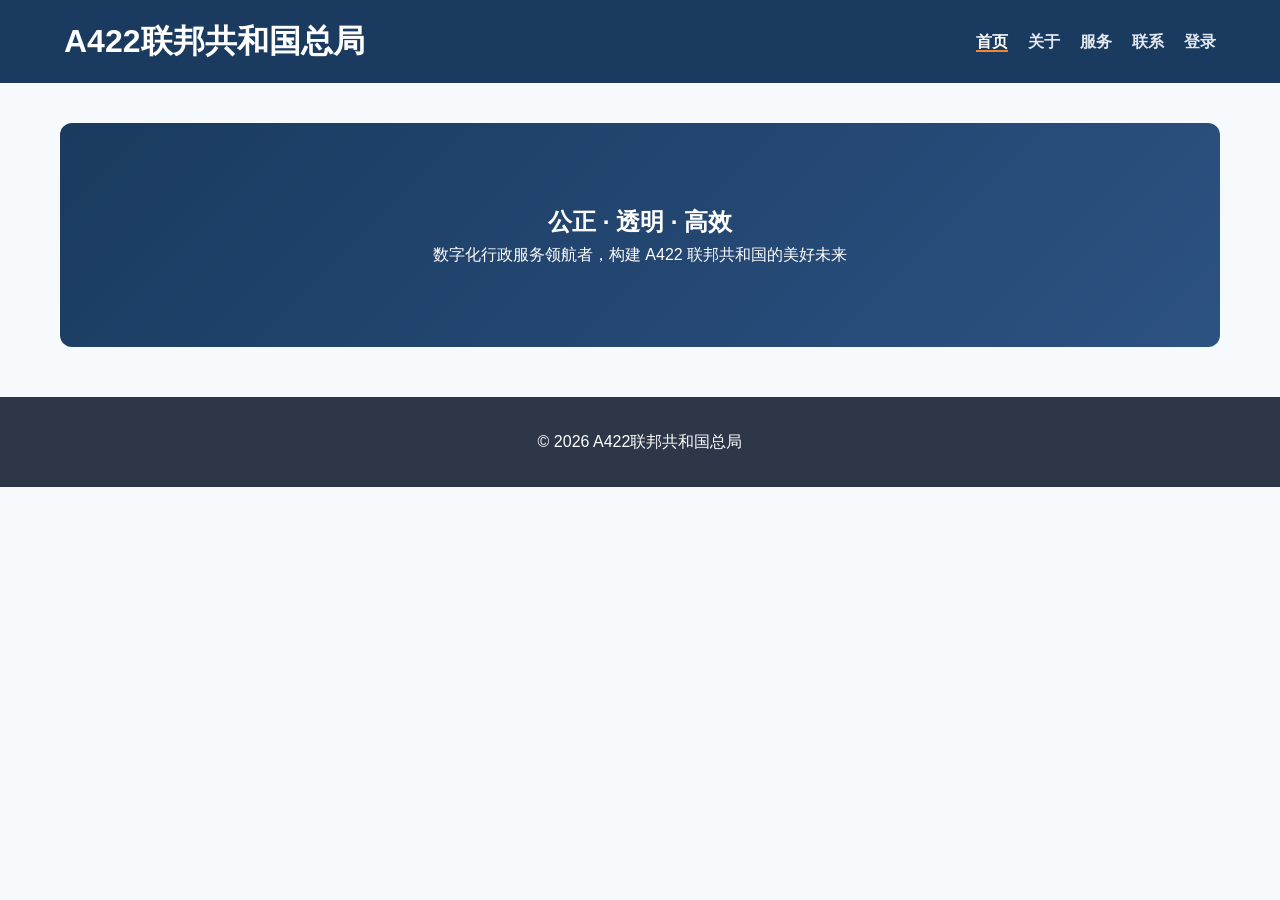
==== index.html @ 1f0cf102 "Update index.html" ====
<!DOCTYPE html>
<html lang="zh-CN">
<head>
    <meta charset="UTF-8">
    <meta name="viewport" content="width=device-width, initial-scale=1.0">
    <title>A422联邦共和国总局</title>
    <link rel="stylesheet" href="styles.css">
</head>
<body>
    <header>
        <h1>A422联邦共和国总局</h1>
        <nav>
            <ul>
                <li><a href="index.html" class="active">首页</a></li>
                <li><a href="about.html">关于</a></li>
                <li><a href="services.html">服务</a></li>
                <li><a href="contact.html">联系</a></li>
                <li><a href="login.html">登录</a></li>
            </ul>
        </nav>
    </header>

    <main>
        <section class="hero">
            <h2>公正 · 透明 · 高效</h2>
            <p>数字化行政服务领航者，构建 A422 联邦共和国的美好未来</p>
        </section>
    </main>

    <footer>
        <p>&copy; 2026 A422联邦共和国总局</p>
    </footer>
</body>
</html>
---- styles.css ----
/* 全ての余白をリセットし、黒い点を消す */
* {
    margin: 0;
    padding: 0;
    box-sizing: border-box;
    list-style: none; /* リストの点を強制的に消去 */
}

body {
    font-family: "Helvetica Neue", Arial, "Hiragino Kaku Gothic ProN", "Hiragino Sans", sans-serif;
    background-color: #f7fafc;
    color: #2d3748;
    line-height: 1.6;
}

/* ナビゲーションバー (紺色) */
header {
    background: #1a3a5f;
    color: white;
    padding: 1rem 5%;
    display: flex;
    justify-content: space-between;
    align-items: center;
}

nav ul {
    display: flex;
    gap: 20px;
}

nav a {
    color: #e2e8f0;
    text-decoration: none;
    font-weight: bold;
}

nav a:hover, nav a.active {
    color: white;
    border-bottom: 2px solid #ed8936;
}

/* メインコンテンツ */
main {
    max-width: 1200px;
    margin: 40px auto;
    padding: 0 20px;
}

.hero {
    background: linear-gradient(135deg, #1a3a5f 0%, #2c5282 100%);
    color: white;
    padding: 80px 20px;
    text-align: center;
    border-radius: 12px;
}

footer {
    background: #2d3748;
    color: white;
    text-align: center;
    padding: 2rem;
    margin-top: 50px;
}
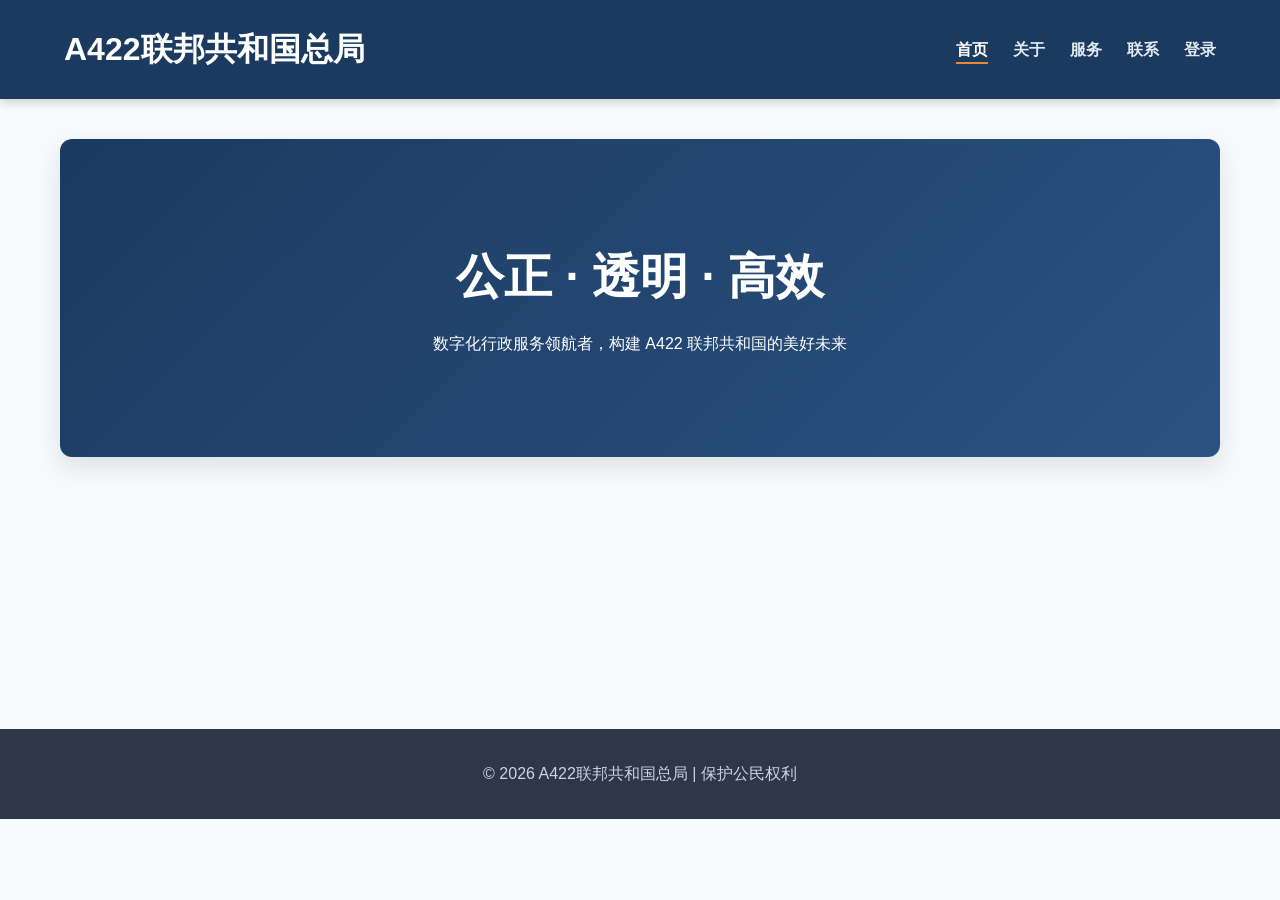
==== commit 69f86bd4: "Update index.html" ====
--- a/index.html
+++ b/index.html
@@ -3,8 +3,80 @@
 <head>
     <meta charset="UTF-8">
     <meta name="viewport" content="width=device-width, initial-scale=1.0">
-    <title>A422联邦共和国总局</title>
-    <link rel="stylesheet" href="styles.css">
+    <title>A422联邦共和国总局 - 首页</title>
+    <style>
+        /* 直接内置样式，强制生效 */
+        * {
+            margin: 0;
+            padding: 0;
+            box-sizing: border-box;
+            list-style: none; /* 强制干掉黑点 */
+            text-decoration: none;
+        }
+
+        body {
+            font-family: "PingFang SC", "Microsoft YaHei", sans-serif;
+            background-color: #f7fafc;
+            color: #2d3748;
+            line-height: 1.6;
+        }
+
+        header {
+            background: #1a3a5f;
+            color: white;
+            padding: 1.5rem 5%;
+            display: flex;
+            justify-content: space-between;
+            align-items: center;
+            box-shadow: 0 2px 10px rgba(0,0,0,0.2);
+        }
+
+        nav ul {
+            display: flex;
+            gap: 25px;
+        }
+
+        nav a {
+            color: #e2e8f0;
+            font-weight: bold;
+            transition: 0.3s;
+            padding-bottom: 4px;
+        }
+
+        nav a:hover, nav a.active {
+            color: white;
+            border-bottom: 2px solid #ed8936;
+        }
+
+        main {
+            max-width: 1200px;
+            margin: 40px auto;
+            padding: 0 20px;
+            min-height: 60vh;
+        }
+
+        .hero {
+            background: linear-gradient(135deg, #1a3a5f 0%, #2c5282 100%);
+            color: white;
+            padding: 100px 20px;
+            text-align: center;
+            border-radius: 12px;
+            box-shadow: 0 10px 25px rgba(0,0,0,0.1);
+        }
+
+        .hero h2 {
+            font-size: 3rem;
+            margin-bottom: 15px;
+        }
+
+        footer {
+            background: #2d3748;
+            color: #cbd5e0;
+            text-align: center;
+            padding: 2rem;
+            margin-top: 50px;
+        }
+    </style>
 </head>
 <body>
     <header>
@@ -15,7 +87,7 @@
                 <li><a href="about.html">关于</a></li>
                 <li><a href="services.html">服务</a></li>
                 <li><a href="contact.html">联系</a></li>
-                <li><a href="login.html">登录</a></li>
+                <li><a href="login.html" class="login-btn">登录</a></li>
             </ul>
         </nav>
     </header>
@@ -28,7 +100,7 @@
     </main>
 
     <footer>
-        <p>&copy; 2026 A422联邦共和国总局</p>
+        <p>&copy; 2026 A422联邦共和国总局 | 保护公民权利</p>
     </footer>
 </body>
 </html>
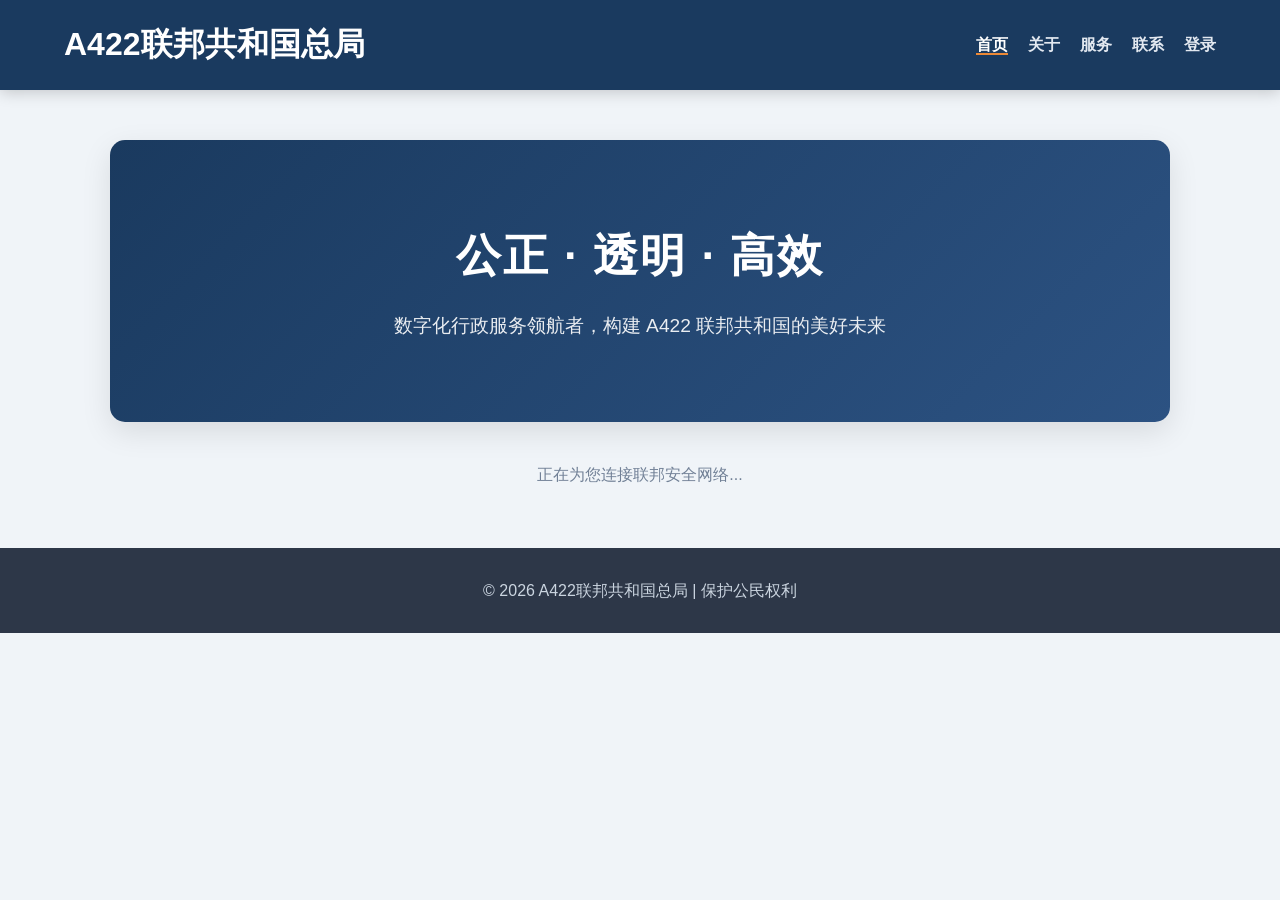
==== commit 5361ad42: "Update index.html" ====
--- a/index.html
+++ b/index.html
@@ -5,76 +5,84 @@
     <meta name="viewport" content="width=device-width, initial-scale=1.0">
     <title>A422联邦共和国总局 - 首页</title>
     <style>
-        /* 直接内置样式，强制生效 */
+        /* 终极方案：内联样式，无视缓存，强制生效 */
         * {
             margin: 0;
             padding: 0;
             box-sizing: border-box;
-            list-style: none; /* 强制干掉黑点 */
-            text-decoration: none;
+            list-style: none; /* 彻底干掉那些黑点 */
         }
 
         body {
             font-family: "PingFang SC", "Microsoft YaHei", sans-serif;
-            background-color: #f7fafc;
+            background-color: #f0f4f8;
             color: #2d3748;
             line-height: 1.6;
         }
 
+        /* 顶部导航：庄严深蓝 */
         header {
-            background: #1a3a5f;
+            background-color: #1a3a5f;
             color: white;
-            padding: 1.5rem 5%;
+            padding: 1.2rem 5%;
             display: flex;
             justify-content: space-between;
             align-items: center;
-            box-shadow: 0 2px 10px rgba(0,0,0,0.2);
+            box-shadow: 0 2px 15px rgba(0,0,0,0.2);
         }
 
         nav ul {
             display: flex;
-            gap: 25px;
+            gap: 20px;
         }
 
         nav a {
             color: #e2e8f0;
-            font-weight: bold;
+            text-decoration: none;
+            font-weight: 600;
             transition: 0.3s;
-            padding-bottom: 4px;
         }
 
         nav a:hover, nav a.active {
-            color: white;
+            color: #ffffff;
             border-bottom: 2px solid #ed8936;
         }
 
+        /* 主体内容 */
         main {
-            max-width: 1200px;
-            margin: 40px auto;
+            max-width: 1100px;
+            margin: 50px auto;
             padding: 0 20px;
-            min-height: 60vh;
         }
 
+        /* 英雄横幅区域 */
         .hero {
             background: linear-gradient(135deg, #1a3a5f 0%, #2c5282 100%);
             color: white;
-            padding: 100px 20px;
+            padding: 80px 40px;
             text-align: center;
-            border-radius: 12px;
-            box-shadow: 0 10px 25px rgba(0,0,0,0.1);
+            border-radius: 15px;
+            box-shadow: 0 10px 30px rgba(0,0,0,0.1);
         }
 
         .hero h2 {
-            font-size: 3rem;
-            margin-bottom: 15px;
+            font-size: 2.8rem;
+            margin-bottom: 20px;
+            letter-spacing: 2px;
         }
 
+        .hero p {
+            font-size: 1.2rem;
+            opacity: 0.9;
+        }
+
+        /* 页脚 */
         footer {
-            background: #2d3748;
+            background-color: #2d3748;
             color: #cbd5e0;
             text-align: center;
-            padding: 2rem;
-            margin-top: 50px;
+            padding: 30px;
+            margin-top: 60px;
         }
     </style>
 </head>
@@ -87,7 +95,7 @@
                 <li><a href="about.html">关于</a></li>
                 <li><a href="services.html">服务</a></li>
                 <li><a href="contact.html">联系</a></li>
-                <li><a href="login.html" class="login-btn">登录</a></li>
+                <li><a href="login.html">登录</a></li>
             </ul>
         </nav>
     </header>
@@ -97,6 +105,10 @@
             <h2>公正 · 透明 · 高效</h2>
             <p>数字化行政服务领航者，构建 A422 联邦共和国的美好未来</p>
         </section>
+        
+        <div style="margin-top: 40px; text-align: center; color: #718096;">
+            <p>正在为您连接联邦安全网络...</p>
+        </div>
     </main>
 
     <footer>
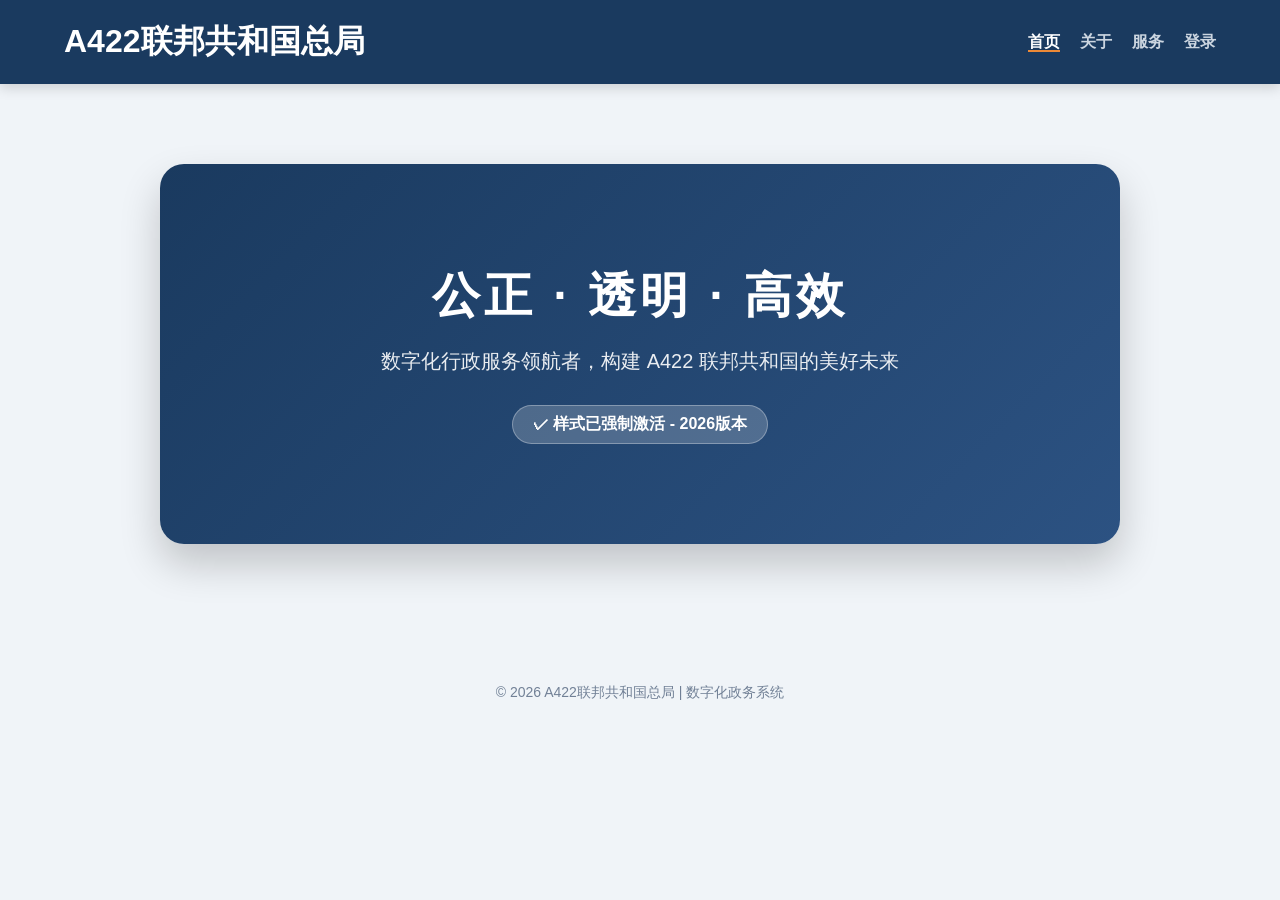
==== commit b1ca0afe: "Update index.html" ====
--- a/index.html
+++ b/index.html
@@ -3,87 +3,57 @@
 <head>
     <meta charset="UTF-8">
     <meta name="viewport" content="width=device-width, initial-scale=1.0">
-    <title>A422联邦共和国总局 - 首页</title>
+    <title>A422联邦共和国总局 - 核心政务网</title>
     <style>
-        /* 终极方案：内联样式，无视缓存，强制生效 */
-        * {
-            margin: 0;
-            padding: 0;
-            box-sizing: border-box;
-            list-style: none; /* 彻底干掉那些黑点 */
-        }
-
+        /* 强制重置样式，干掉黑点和间距 */
+        * { margin: 0; padding: 0; box-sizing: border-box; list-style: none; text-decoration: none; }
+        
         body {
             font-family: "PingFang SC", "Microsoft YaHei", sans-serif;
             background-color: #f0f4f8;
-            color: #2d3748;
-            line-height: 1.6;
+            color: #1a365d;
         }
 
-        /* 顶部导航：庄严深蓝 */
+        /* 顶部深蓝导航 */
         header {
             background-color: #1a3a5f;
             color: white;
-            padding: 1.2rem 5%;
+            padding: 20px 5%;
             display: flex;
             justify-content: space-between;
             align-items: center;
-            box-shadow: 0 2px 15px rgba(0,0,0,0.2);
+            box-shadow: 0 4px 12px rgba(0,0,0,0.15);
         }
 
-        nav ul {
-            display: flex;
-            gap: 20px;
+        nav ul { display: flex; gap: 20px; }
+        nav a { color: #cbd5e0; font-weight: bold; font-size: 16px; transition: 0.3s; }
+        nav a:hover, nav a.active { color: #ffffff; border-bottom: 2px solid #ed8936; }
+
+        /* 核心欢迎区 */
+        main { max-width: 1000px; margin: 80px auto; padding: 0 20px; }
+
+        .hero-box {
+            background: linear-gradient(135deg, #1a3a5f 0%, #2c5282 100%);
+            color: white;
+            padding: 100px 40px;
+            text-align: center;
+            border-radius: 24px;
+            box-shadow: 0 20px 40px rgba(0,0,0,0.2);
         }
 
-        nav a {
-            color: #e2e8f0;
-            text-decoration: none;
-            font-weight: 600;
-            transition: 0.3s;
+        .hero-box h2 { font-size: 48px; margin-bottom: 20px; letter-spacing: 4px; }
+        .hero-box p { font-size: 20px; opacity: 0.9; margin-bottom: 30px; }
+
+        .status-tag {
+            display: inline-block;
+            background: rgba(255,255,255,0.2);
+            padding: 8px 20px;
+            border-radius: 50px;
+            font-weight: bold;
+            border: 1px solid rgba(255,255,255,0.3);
         }
 
-        nav a:hover, nav a.active {
-            color: #ffffff;
-            border-bottom: 2px solid #ed8936;
-        }
-
-        /* 主体内容 */
-        main {
-            max-width: 1100px;
-            margin: 50px auto;
-            padding: 0 20px;
-        }
-
-        /* 英雄横幅区域 */
-        .hero {
-            background: linear-gradient(135deg, #1a3a5f 0%, #2c5282 100%);
-            color: white;
-            padding: 80px 40px;
-            text-align: center;
-            border-radius: 15px;
-            box-shadow: 0 10px 30px rgba(0,0,0,0.1);
-        }
-
-        .hero h2 {
-            font-size: 2.8rem;
-            margin-bottom: 20px;
-            letter-spacing: 2px;
-        }
-
-        .hero p {
-            font-size: 1.2rem;
-            opacity: 0.9;
-        }
-
-        /* 页脚 */
-        footer {
-            background-color: #2d3748;
-            color: #cbd5e0;
-            text-align: center;
-            padding: 30px;
-            margin-top: 60px;
-        }
+        footer { text-align: center; padding: 60px; color: #718096; font-size: 14px; }
     </style>
 </head>
 <body>
@@ -94,25 +64,19 @@
                 <li><a href="index.html" class="active">首页</a></li>
                 <li><a href="about.html">关于</a></li>
                 <li><a href="services.html">服务</a></li>
-                <li><a href="contact.html">联系</a></li>
                 <li><a href="login.html">登录</a></li>
             </ul>
         </nav>
     </header>
 
     <main>
-        <section class="hero">
+        <section class="hero-box">
             <h2>公正 · 透明 · 高效</h2>
             <p>数字化行政服务领航者，构建 A422 联邦共和国的美好未来</p>
+            <div class="status-tag">✓ 样式已强制激活 - 2026版本</div>
         </section>
-        
-        <div style="margin-top: 40px; text-align: center; color: #718096;">
-            <p>正在为您连接联邦安全网络...</p>
-        </div>
     </main>
 
-    <footer>
-        <p>&copy; 2026 A422联邦共和国总局 | 保护公民权利</p>
-    </footer>
+    <footer>&copy; 2026 A422联邦共和国总局 | 数字化政务系统</footer>
 </body>
 </html>
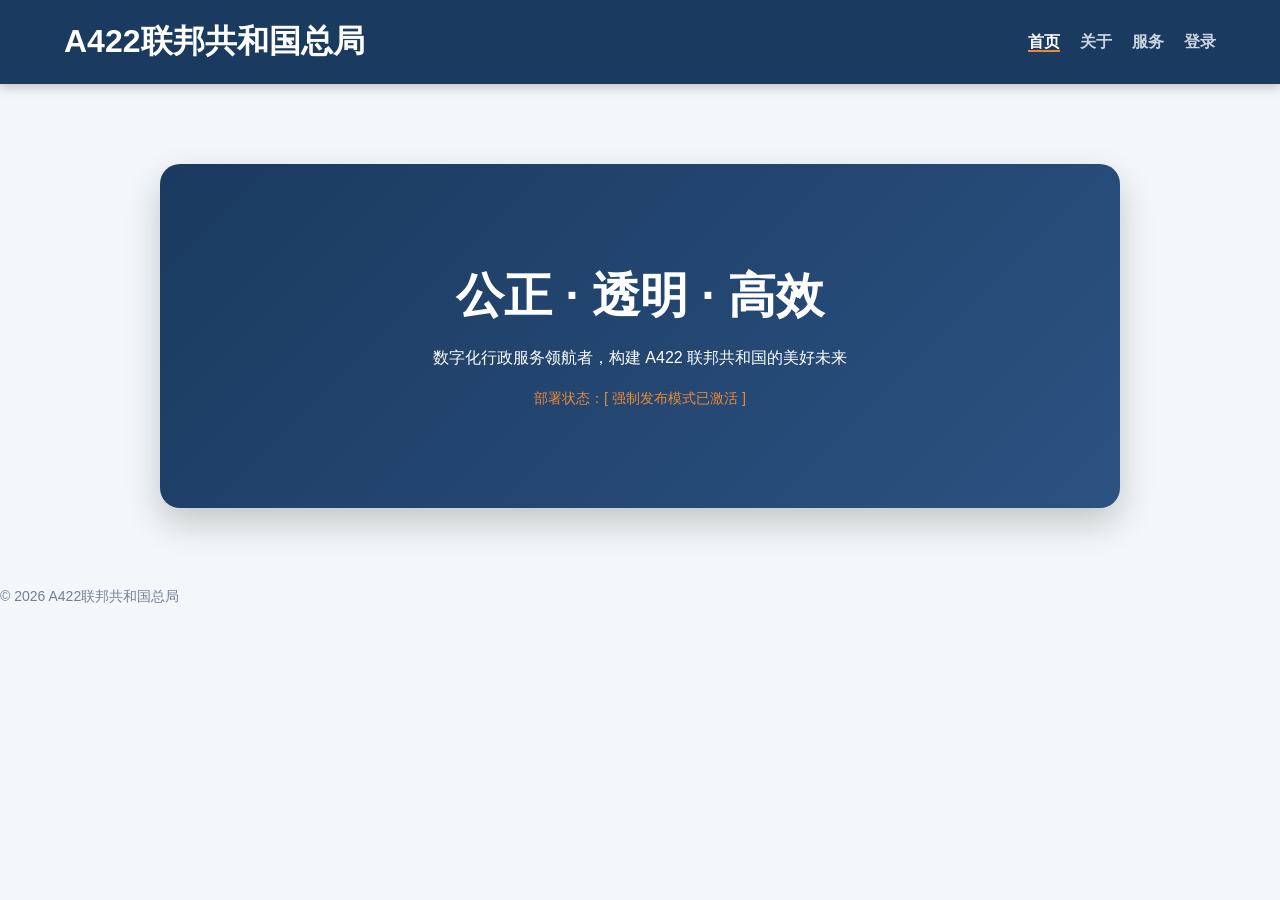
==== commit 1fb56383: "Update index.html" ====
--- a/index.html
+++ b/index.html
@@ -3,57 +3,19 @@
 <head>
     <meta charset="UTF-8">
     <meta name="viewport" content="width=device-width, initial-scale=1.0">
-    <title>A422联邦共和国总局 - 核心政务网</title>
+    <title>A422联邦共和国总局</title>
     <style>
-        /* 强制重置样式，干掉黑点和间距 */
+        /* 直接内置样式，强制绕过构建失败问题 */
         * { margin: 0; padding: 0; box-sizing: border-box; list-style: none; text-decoration: none; }
-        
-        body {
-            font-family: "PingFang SC", "Microsoft YaHei", sans-serif;
-            background-color: #f0f4f8;
-            color: #1a365d;
-        }
-
-        /* 顶部深蓝导航 */
-        header {
-            background-color: #1a3a5f;
-            color: white;
-            padding: 20px 5%;
-            display: flex;
-            justify-content: space-between;
-            align-items: center;
-            box-shadow: 0 4px 12px rgba(0,0,0,0.15);
-        }
-
+        body { font-family: sans-serif; background-color: #f4f7f9; color: #1a365d; }
+        header { background: #1a3a5f; color: white; padding: 20px 5%; display: flex; justify-content: space-between; align-items: center; box-shadow: 0 4px 10px rgba(0,0,0,0.2); }
         nav ul { display: flex; gap: 20px; }
-        nav a { color: #cbd5e0; font-weight: bold; font-size: 16px; transition: 0.3s; }
-        nav a:hover, nav a.active { color: #ffffff; border-bottom: 2px solid #ed8936; }
-
-        /* 核心欢迎区 */
-        main { max-width: 1000px; margin: 80px auto; padding: 0 20px; }
-
-        .hero-box {
-            background: linear-gradient(135deg, #1a3a5f 0%, #2c5282 100%);
-            color: white;
-            padding: 100px 40px;
-            text-align: center;
-            border-radius: 24px;
-            box-shadow: 0 20px 40px rgba(0,0,0,0.2);
-        }
-
-        .hero-box h2 { font-size: 48px; margin-bottom: 20px; letter-spacing: 4px; }
-        .hero-box p { font-size: 20px; opacity: 0.9; margin-bottom: 30px; }
-
-        .status-tag {
-            display: inline-block;
-            background: rgba(255,255,255,0.2);
-            padding: 8px 20px;
-            border-radius: 50px;
-            font-weight: bold;
-            border: 1px solid rgba(255,255,255,0.3);
-        }
-
-        footer { text-align: center; padding: 60px; color: #718096; font-size: 14px; }
+        nav a { color: #cbd5e0; font-weight: bold; }
+        nav a:hover, nav a.active { color: white; border-bottom: 2px solid #ed8936; }
+        main { max-width: 1000px; margin: 80px auto; padding: 0 20px; text-align: center; }
+        .hero { background: linear-gradient(135deg, #1a3a5f 0%, #2c5282 100%); color: white; padding: 100px 40px; border-radius: 20px; box-shadow: 0 15px 35px rgba(0,0,0,0.2); }
+        .hero h2 { font-size: 3rem; margin-bottom: 20px; }
+        footer { margin-top: 50px; color: #718096; font-size: 14px; }
     </style>
 </head>
 <body>
@@ -68,15 +30,13 @@
             </ul>
         </nav>
     </header>
-
     <main>
-        <section class="hero-box">
+        <section class="hero">
             <h2>公正 · 透明 · 高效</h2>
             <p>数字化行政服务领航者，构建 A422 联邦共和国的美好未来</p>
-            <div class="status-tag">✓ 样式已强制激活 - 2026版本</div>
+            <p style="margin-top:20px; font-size: 0.9rem; color: #ed8936;">部署状态：[ 强制发布模式已激活 ]</p>
         </section>
     </main>
-
-    <footer>&copy; 2026 A422联邦共和国总局 | 数字化政务系统</footer>
+    <footer>&copy; 2026 A422联邦共和国总局</footer>
 </body>
 </html>
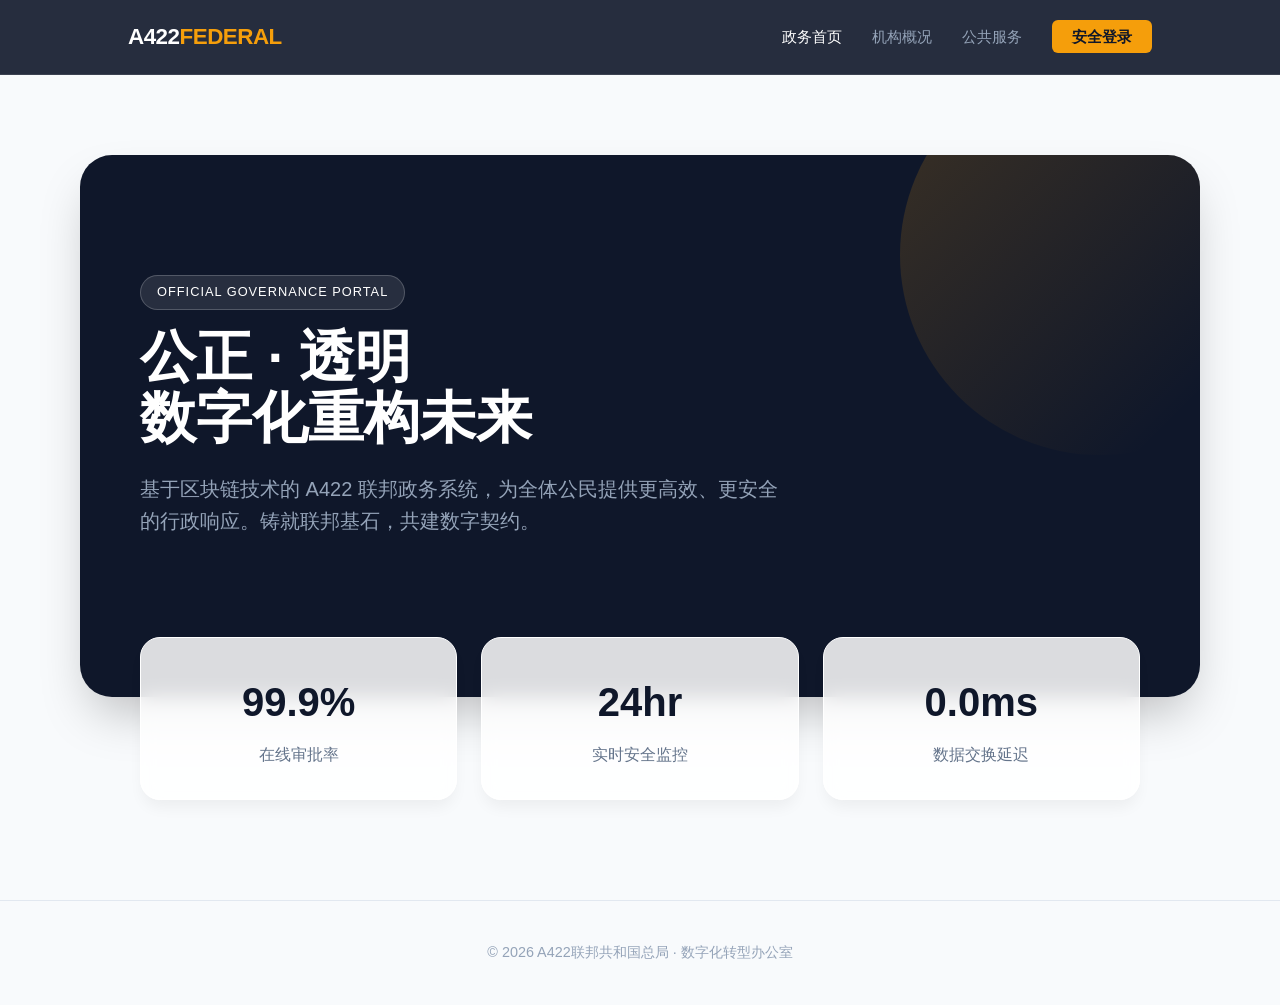
==== commit 64cf2b57: "Update index.html" ====
--- a/index.html
+++ b/index.html
@@ -3,40 +3,176 @@
 <head>
     <meta charset="UTF-8">
     <meta name="viewport" content="width=device-width, initial-scale=1.0">
-    <title>A422联邦共和国总局</title>
+    <title>A422 联邦共和国总局 | 官方门户</title>
     <style>
-        /* 直接内置样式，强制绕过构建失败问题 */
-        * { margin: 0; padding: 0; box-sizing: border-box; list-style: none; text-decoration: none; }
-        body { font-family: sans-serif; background-color: #f4f7f9; color: #1a365d; }
-        header { background: #1a3a5f; color: white; padding: 20px 5%; display: flex; justify-content: space-between; align-items: center; box-shadow: 0 4px 10px rgba(0,0,0,0.2); }
-        nav ul { display: flex; gap: 20px; }
-        nav a { color: #cbd5e0; font-weight: bold; }
-        nav a:hover, nav a.active { color: white; border-bottom: 2px solid #ed8936; }
-        main { max-width: 1000px; margin: 80px auto; padding: 0 20px; text-align: center; }
-        .hero { background: linear-gradient(135deg, #1a3a5f 0%, #2c5282 100%); color: white; padding: 100px 40px; border-radius: 20px; box-shadow: 0 15px 35px rgba(0,0,0,0.2); }
-        .hero h2 { font-size: 3rem; margin-bottom: 20px; }
-        footer { margin-top: 50px; color: #718096; font-size: 14px; }
+        /* 现代政府风：极简、深邃、专业 */
+        :root {
+            --primary: #0f172a;    /* 深靛蓝 */
+            --accent: #f59e0b;     /* 暖金 */
+            --glass: rgba(255, 255, 255, 0.85);
+            --text: #1e293b;
+        }
+
+        * { margin: 0; padding: 0; box-sizing: border-box; }
+
+        body {
+            font-family: "Inter", "Segoe UI", "PingFang SC", sans-serif;
+            background: #f8fafc;
+            background-image: radial-gradient(#cbd5e1 0.5px, transparent 0.5px); /* 微米网格底纹 */
+            background-size: 24px 24px;
+            color: var(--text);
+            line-height: 1.6;
+        }
+
+        /* 磨砂玻璃导航栏 */
+        header {
+            position: sticky;
+            top: 0;
+            z-index: 1000;
+            background: rgba(15, 23, 42, 0.9);
+            backdrop-filter: blur(10px);
+            color: white;
+            padding: 1.2rem 10%;
+            display: flex;
+            justify-content: space-between;
+            align-items: center;
+            border-bottom: 1px solid rgba(255,255,255,0.1);
+        }
+
+        .logo { font-size: 1.4rem; font-weight: 800; letter-spacing: -0.5px; }
+        .logo span { color: var(--accent); }
+
+        nav ul { display: flex; list-style: none; gap: 30px; }
+        nav a { 
+            color: #94a3b8; 
+            text-decoration: none; 
+            font-size: 0.95rem; 
+            font-weight: 500; 
+            transition: all 0.3s; 
+        }
+        nav a:hover, nav a.active { color: white; }
+
+        .btn-login {
+            background: var(--accent);
+            color: var(--primary) !important;
+            padding: 8px 20px;
+            border-radius: 6px;
+            font-weight: 700;
+        }
+
+        /* 英雄视觉区 */
+        main { max-width: 1200px; margin: 80px auto; padding: 0 40px; }
+
+        .hero-section {
+            position: relative;
+            padding: 120px 60px;
+            background: var(--primary);
+            color: white;
+            border-radius: 32px;
+            overflow: hidden;
+            box-shadow: 0 25px 50px -12px rgba(0, 0, 0, 0.25);
+        }
+
+        /* 右侧装饰圆 */
+        .hero-section::after {
+            content: "";
+            position: absolute;
+            top: -100px; right: -100px;
+            width: 400px; height: 400px;
+            background: linear-gradient(135deg, rgba(245,158,11,0.2) 0%, transparent 80%);
+            border-radius: 50%;
+        }
+
+        .hero-content { position: relative; z-index: 1; max-width: 650px; }
+        .hero-content h2 { font-size: 3.5rem; line-height: 1.1; margin-bottom: 24px; }
+        .hero-content p { font-size: 1.25rem; color: #94a3b8; margin-bottom: 40px; }
+
+        .badge {
+            display: inline-block;
+            padding: 6px 16px;
+            background: rgba(255,255,255,0.1);
+            border: 1px solid rgba(255,255,255,0.2);
+            border-radius: 100px;
+            font-size: 0.8rem;
+            text-transform: uppercase;
+            letter-spacing: 1px;
+            margin-bottom: 16px;
+        }
+
+        /* 统计卡片区 */
+        .stats-grid {
+            display: grid;
+            grid-template-columns: repeat(3, 1fr);
+            gap: 24px;
+            margin-top: -60px;
+            padding: 0 60px;
+        }
+
+        .stat-card {
+            background: var(--glass);
+            backdrop-filter: blur(10px);
+            padding: 32px;
+            border-radius: 20px;
+            border: 1px solid white;
+            box-shadow: 0 10px 15px -3px rgba(0,0,0,0.05);
+            text-align: center;
+        }
+
+        .stat-card h3 { font-size: 2.5rem; color: var(--primary); margin-bottom: 8px; }
+        .stat-card p { color: #64748b; font-weight: 500; }
+
+        footer {
+            margin-top: 100px;
+            padding: 40px;
+            text-align: center;
+            border-top: 1px solid #e2e8f0;
+            color: #94a3b8;
+            font-size: 0.9rem;
+        }
     </style>
 </head>
 <body>
-    <header>
-        <h1>A422联邦共和国总局</h1>
-        <nav>
-            <ul>
-                <li><a href="index.html" class="active">首页</a></li>
-                <li><a href="about.html">关于</a></li>
-                <li><a href="services.html">服务</a></li>
-                <li><a href="login.html">登录</a></li>
-            </ul>
-        </nav>
-    </header>
-    <main>
-        <section class="hero">
-            <h2>公正 · 透明 · 高效</h2>
-            <p>数字化行政服务领航者，构建 A422 联邦共和国的美好未来</p>
-            <p style="margin-top:20px; font-size: 0.9rem; color: #ed8936;">部署状态：[ 强制发布模式已激活 ]</p>
-        </section>
-    </main>
-    <footer>&copy; 2026 A422联邦共和国总局</footer>
+
+<header>
+    <div class="logo">A422<span>FEDERAL</span></div>
+    <nav>
+        <ul>
+            <li><a href="index.html" class="active">政务首页</a></li>
+            <li><a href="about.html">机构概况</a></li>
+            <li><a href="services.html">公共服务</a></li>
+            <li><a href="login.html" class="btn-login">安全登录</a></li>
+        </ul>
+    </nav>
+</header>
+
+<main>
+    <section class="hero-section">
+        <span class="badge">Official Governance Portal</span>
+        <div class="hero-content">
+            <h2>公正 · 透明<br>数字化重构未来</h2>
+            <p>基于区块链技术的 A422 联邦政务系统，为全体公民提供更高效、更安全的行政响应。铸就联邦基石，共建数字契约。</p>
+        </div>
+    </section>
+
+    <div class="stats-grid">
+        <div class="stat-card">
+            <h3>99.9<span>%</span></h3>
+            <p>在线审批率</p>
+        </div>
+        <div class="stat-card">
+            <h3>24<span>hr</span></h3>
+            <p>实时安全监控</p>
+        </div>
+        <div class="stat-card">
+            <h3>0.0<span>ms</span></h3>
+            <p>数据交换延迟</p>
+        </div>
+    </div>
+</main>
+
+<footer>
+    &copy; 2026 A422联邦共和国总局 · 数字化转型办公室
+</footer>
+
 </body>
 </html>
